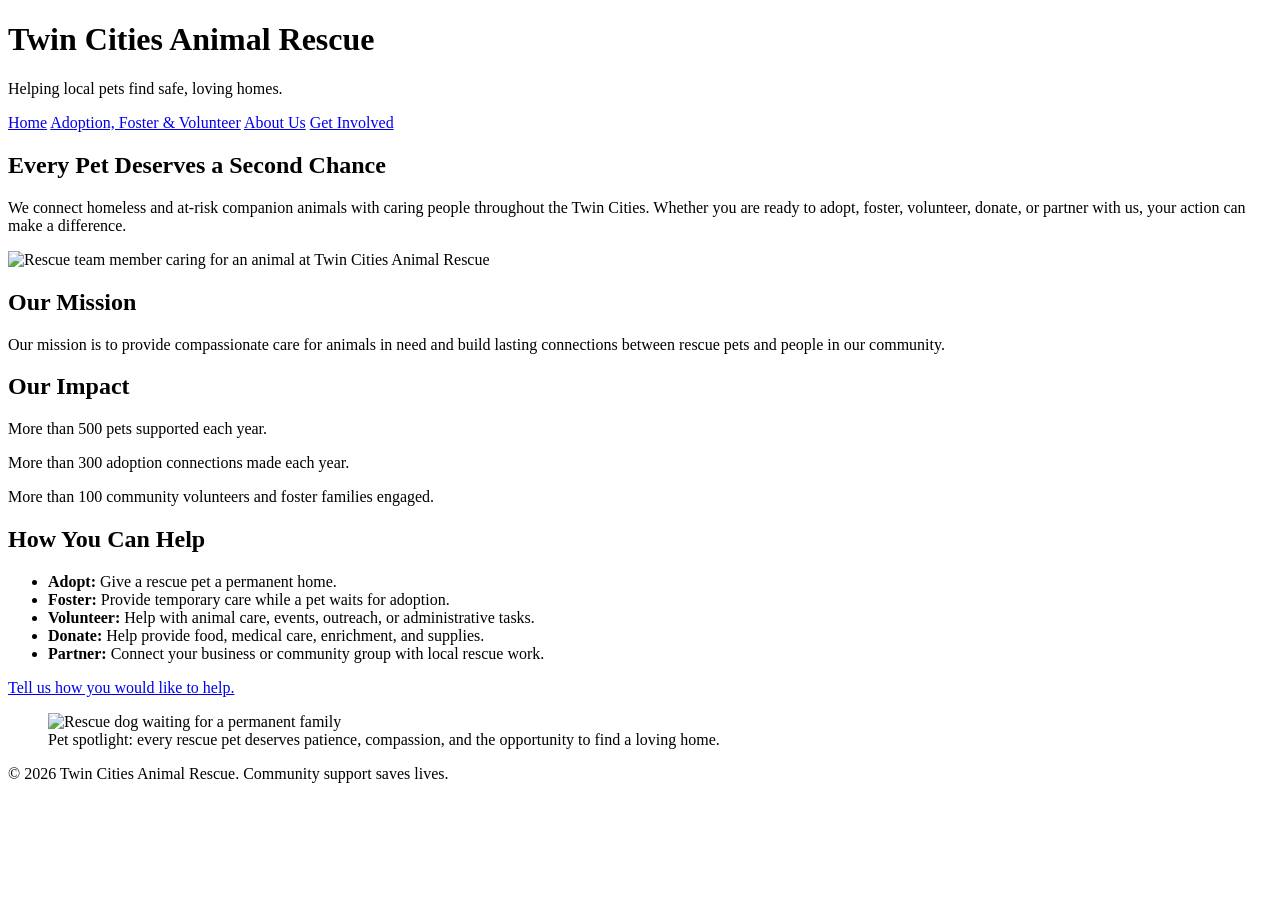
==== index.html @ 42dd0f14 "Create index.html" ====
<!DOCTYPE html>
<html lang="en">
<head>
  <meta charset="UTF-8">
  <meta name="viewport" content="width=device-width, initial-scale=1.0">
  <title>Twin Cities Animal Rescue | Home</title>
</head>
<body>
  <header>
    <h1>Twin Cities Animal Rescue</h1>
    <p>Helping local pets find safe, loving homes.</p>
    <nav aria-label="Main navigation">
      <a href="index.html">Home</a>
      <a href="services.html">Adoption, Foster &amp; Volunteer</a>
      <a href="about.html">About Us</a>
      <a href="contact.html">Get Involved</a>
    </nav>
  </header>

  <main>
    <section>
      <h2>Every Pet Deserves a Second Chance</h2>
      <p>We connect homeless and at-risk companion animals with caring people throughout the Twin Cities. Whether you are ready to adopt, foster, volunteer, donate, or partner with us, your action can make a difference.</p>
      <picture>
        <source media="(min-width: 800px)" srcset="rescue-feature-large.jpg">
        <source media="(max-width: 799px)" srcset="rescue-feature-small.jpg">
        <img src="rescue-feature-small.jpg" alt="Rescue team member caring for an animal at Twin Cities Animal Rescue">
      </picture>
    </section>

    <section>
      <h2>Our Mission</h2>
      <p>Our mission is to provide compassionate care for animals in need and build lasting connections between rescue pets and people in our community.</p>
    </section>

    <section>
      <h2>Our Impact</h2>
      <p>More than 500 pets supported each year.</p>
      <p>More than 300 adoption connections made each year.</p>
      <p>More than 100 community volunteers and foster families engaged.</p>
    </section>

    <section>
      <h2>How You Can Help</h2>
      <ul>
        <li><strong>Adopt:</strong> Give a rescue pet a permanent home.</li>
        <li><strong>Foster:</strong> Provide temporary care while a pet waits for adoption.</li>
        <li><strong>Volunteer:</strong> Help with animal care, events, outreach, or administrative tasks.</li>
        <li><strong>Donate:</strong> Help provide food, medical care, enrichment, and supplies.</li>
        <li><strong>Partner:</strong> Connect your business or community group with local rescue work.</li>
      </ul>
      <p><a href="contact.html">Tell us how you would like to help.</a></p>
    </section>

    <figure>
      <img src="rescue-pet-spotlight.jpg" alt="Rescue dog waiting for a permanent family">
      <figcaption>Pet spotlight: every rescue pet deserves patience, compassion, and the opportunity to find a loving home.</figcaption>
    </figure>
  </main>

  <footer>
    <p>&copy; 2026 Twin Cities Animal Rescue. Community support saves lives.</p>
  </footer>
</body>
</html>
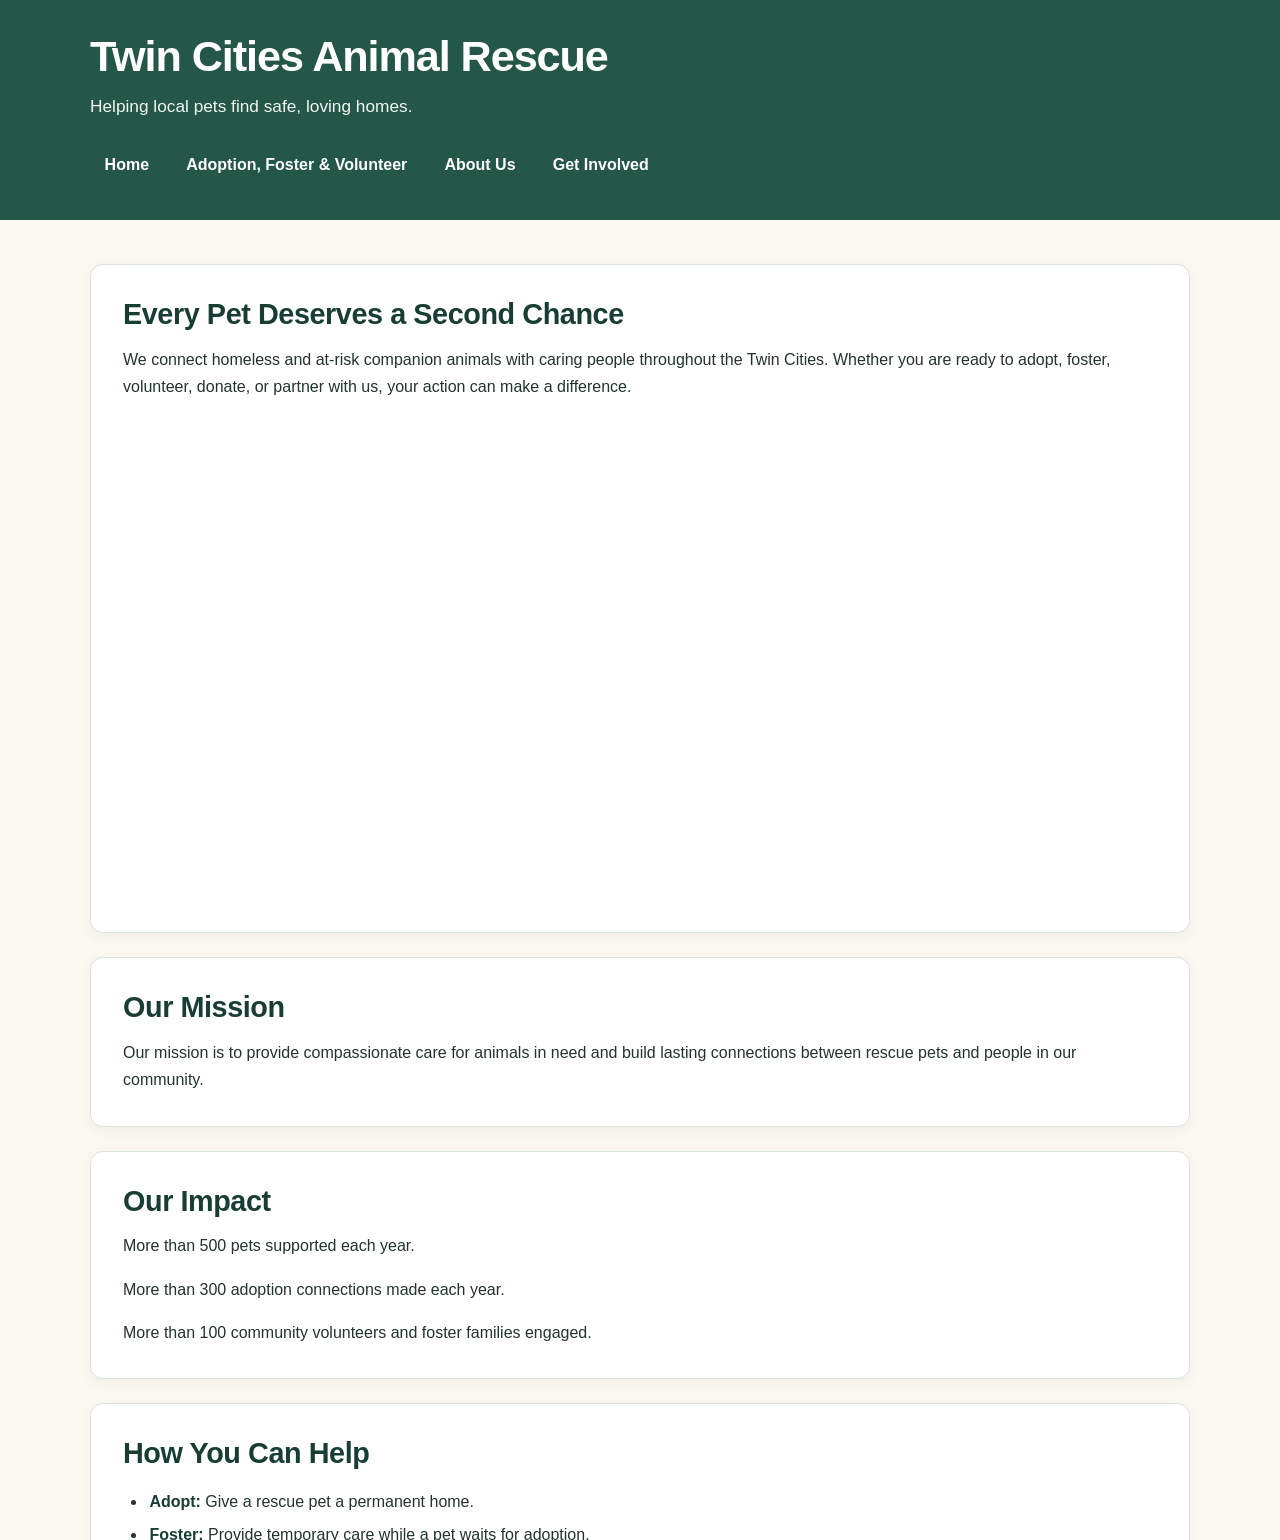
==== commit ae495efc: "Update index.html with styles.css" ====
--- a/index.html
+++ b/index.html
@@ -4,6 +4,7 @@
   <meta charset="UTF-8">
   <meta name="viewport" content="width=device-width, initial-scale=1.0">
   <title>Twin Cities Animal Rescue | Home</title>
+  <link rel="stylesheet" href="styles.css">
 </head>
 <body>
   <header>
--- a/styles.css
+++ b/styles.css
@@ -0,0 +1,120 @@
+/* Twin Cities Animal Rescue - shared external stylesheet
+   Save as styles.css beside the four HTML pages and media assets. */
+:root {
+  --forest: #245747;
+  --forest-dark: #183d33;
+  --cream: #fbf8f1;
+  --coral: #d9785c;
+  --ink: #24332e;
+  --muted: #52635c;
+  --white: #ffffff;
+  --border: #d9e2db;
+  --focus: #f0b44d;
+}
+* { box-sizing: border-box; }
+html { color-scheme: light; scroll-behavior: smooth; }
+body {
+  margin: 0; background: var(--cream); color: var(--ink);
+  font-family: "Segoe UI", Arial, sans-serif; font-size: 1rem; line-height: 1.7;
+}
+header {
+  background: var(--forest); color: var(--white);
+  padding: 2rem max(1.25rem, calc((100% - 1100px) / 2));
+}
+header h1 {
+  margin: 0; font-size: clamp(1.8rem, 4vw, 2.7rem);
+  line-height: 1.15; letter-spacing: -0.025em;
+}
+header > p { margin: 0.65rem 0 1.25rem; color: #f1f6f2; font-size: 1.08rem; }
+nav { display: flex; flex-wrap: wrap; gap: 0.5rem; margin-top: 1.25rem; }
+nav a {
+  display: inline-block; padding: 0.55rem 0.85rem; border: 1px solid transparent;
+  border-radius: 0.4rem; color: var(--white); font-weight: 650; text-decoration: none;
+  transition: background-color 160ms ease, border-color 160ms ease;
+}
+nav a:hover, nav a:focus-visible {
+  background: var(--forest-dark); border-color: #b9d5c6;
+  text-decoration: underline; text-underline-offset: 0.2em;
+}
+main { width: min(100% - 2rem, 1100px); margin: 2rem auto 3rem; }
+section, figure {
+  margin: 0 0 1.5rem; padding: clamp(1.25rem, 3vw, 2rem);
+  border: 1px solid var(--border); border-radius: 0.8rem; background: var(--white);
+  box-shadow: 0 4px 14px rgb(24 61 51 / 5%);
+}
+h2 {
+  margin: 0 0 0.8rem; color: var(--forest-dark);
+  font-size: clamp(1.35rem, 2.5vw, 1.8rem); line-height: 1.25; letter-spacing: -0.015em;
+}
+h3 { color: var(--forest-dark); line-height: 1.3; }
+p { margin: 0 0 1rem; }
+p:last-child { margin-bottom: 0; }
+ul, ol { padding-left: 1.5rem; }
+li { margin: 0.35rem 0; padding-left: 0.15rem; }
+strong { color: var(--forest-dark); }
+a { color: #185a45; text-underline-offset: 0.18em; }
+a:hover { color: #873d2c; }
+a:focus-visible, button:focus-visible, input:focus-visible, select:focus-visible,
+textarea:focus-visible, video:focus-visible { outline: 3px solid var(--focus); outline-offset: 3px; }
+picture, picture img { display: block; width: 100%; }
+picture img {
+  max-height: 480px; object-fit: cover; border-radius: 0.65rem;
+}
+main > section:first-child picture { margin-top: 1.25rem; }
+main img { display: block; max-width: 100%; height: auto; border-radius: 0.65rem; }
+section img { margin: 1rem auto 0; }
+figure { margin-left: 0; margin-right: 0; }
+figure img { width: 100%; max-height: 420px; object-fit: cover; }
+figcaption { padding-top: 0.85rem; color: var(--muted); font-size: 0.95rem; font-style: italic; }
+video {
+  display: block; width: 100%; max-width: 850px; height: auto; margin-top: 1rem;
+  border-radius: 0.65rem; background: #17231f;
+}
+form { margin-top: 1.25rem; }
+fieldset {
+  min-width: 0; margin: 0 0 1.25rem; padding: 1.25rem;
+  border: 1px solid var(--border); border-radius: 0.65rem; background: #fcfdfb;
+}
+legend { padding: 0 0.45rem; color: var(--forest-dark); font-size: 1.08rem; font-weight: 700; }
+form p { margin: 0 0 1.1rem; }
+form p:last-child { margin-bottom: 0; }
+label { display: block; margin-bottom: 0.35rem; color: var(--forest-dark); font-weight: 650; }
+input, select, textarea {
+  display: block; width: 100%; min-height: 2.8rem; padding: 0.7rem 0.8rem;
+  border: 1px solid #9eafa5; border-radius: 0.4rem; background: var(--white);
+  color: var(--ink); font: inherit;
+}
+textarea { min-height: 7rem; resize: vertical; }
+input::placeholder, textarea::placeholder { color: #68766f; }
+input:focus, select:focus, textarea:focus { border-color: var(--forest); }
+button, input[type="submit"] {
+  display: inline-block; min-height: 2.9rem; padding: 0.75rem 1.2rem;
+  border: 2px solid var(--coral); border-radius: 0.45rem; background: var(--coral);
+  color: #241b17; font: inherit; font-weight: 750; cursor: pointer;
+  transition: background-color 160ms ease, transform 160ms ease;
+}
+button:hover, input[type="submit"]:hover { background: #e99379; transform: translateY(-1px); }
+footer {
+  padding: 1.5rem max(1.25rem, calc((100% - 1100px) / 2));
+  background: var(--forest-dark); color: var(--white); text-align: center;
+}
+footer p { margin: 0; font-size: 0.95rem; }
+@media (min-width: 760px) {
+  main { margin-top: 2.75rem; }
+  figure { padding: 1.75rem; }
+}
+@media (max-width: 520px) {
+  header { padding-top: 1.5rem; padding-bottom: 1.5rem; }
+  nav { flex-direction: column; align-items: stretch; }
+  nav a { padding: 0.65rem 0.75rem; }
+  main { width: min(100% - 1rem, 1100px); margin-top: 1rem; }
+  section, figure { padding: 1rem; border-radius: 0.6rem; }
+  fieldset { padding: 0.9rem; }
+}
+@media (prefers-reduced-motion: reduce) {
+  html { scroll-behavior: auto; }
+  *, *::before, *::after {
+    transition-duration: 0.01ms !important; animation-duration: 0.01ms !important;
+    animation-iteration-count: 1 !important;
+  }
+}
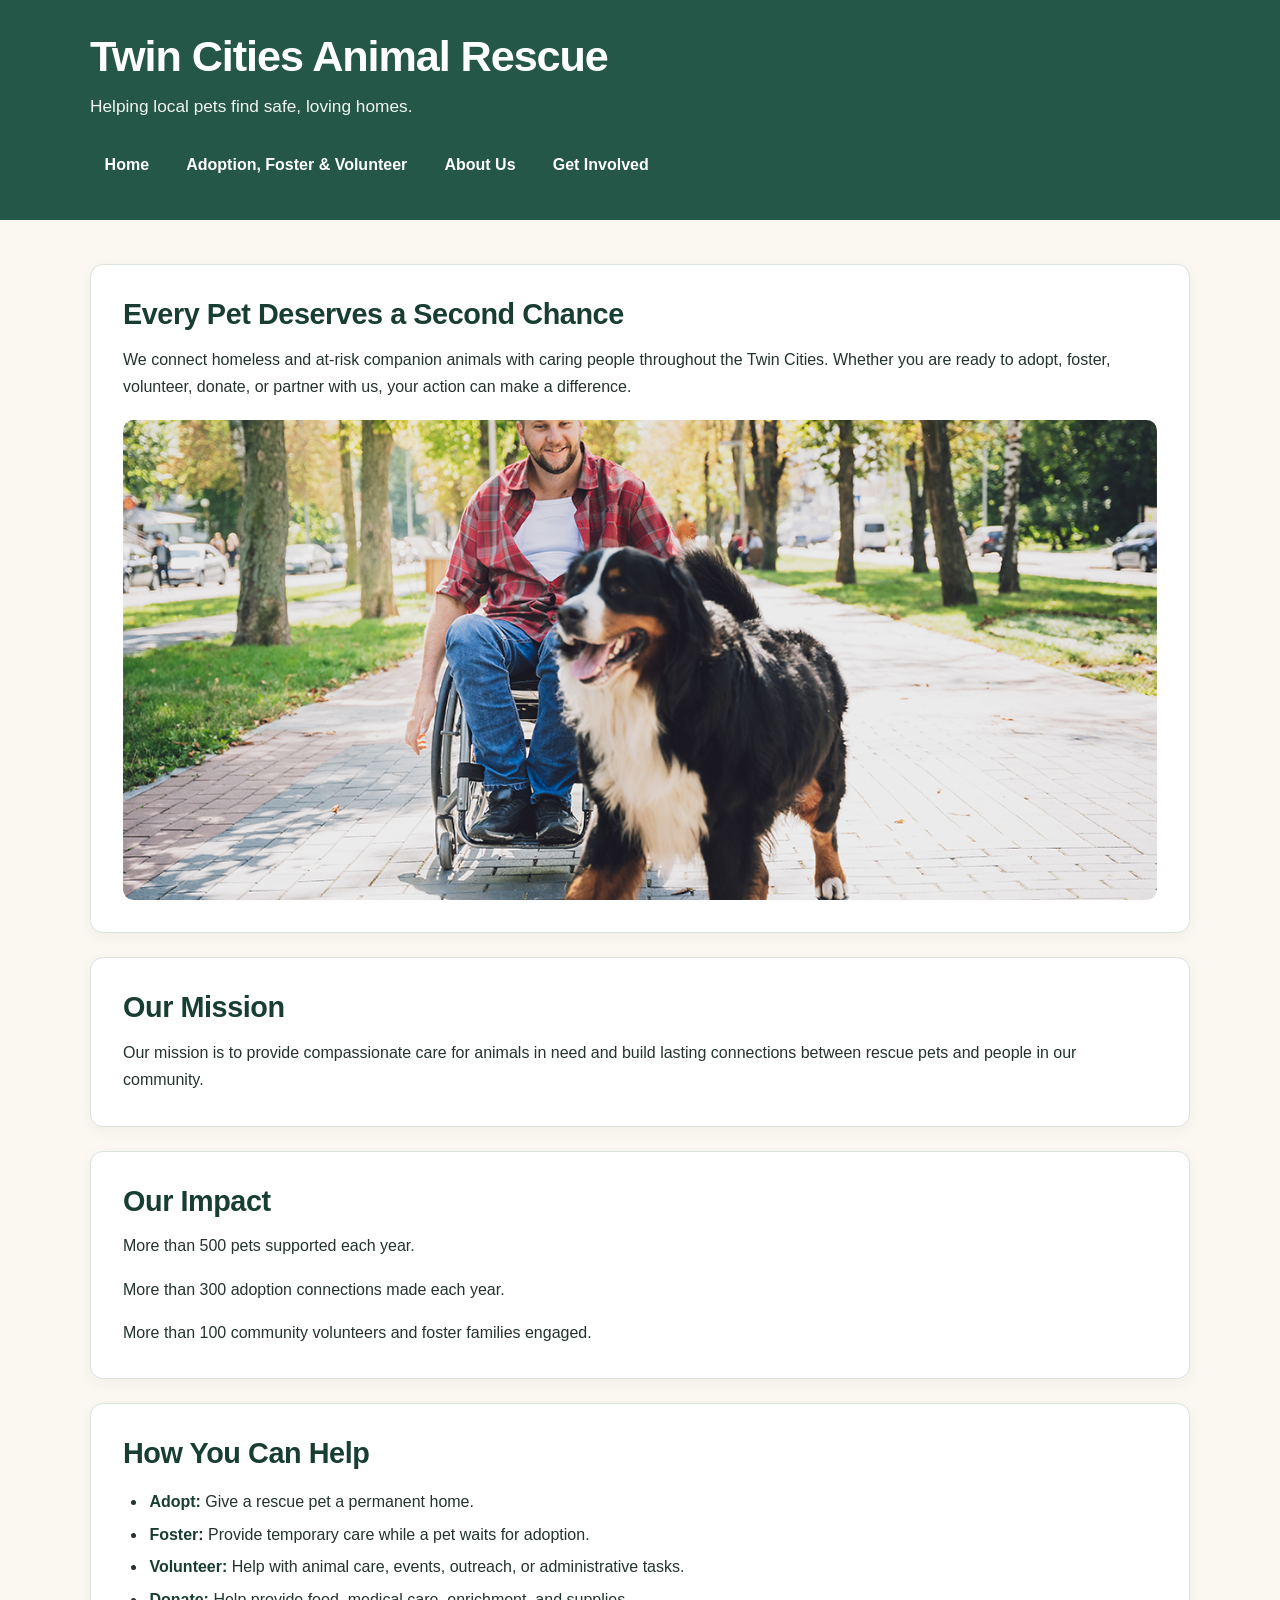
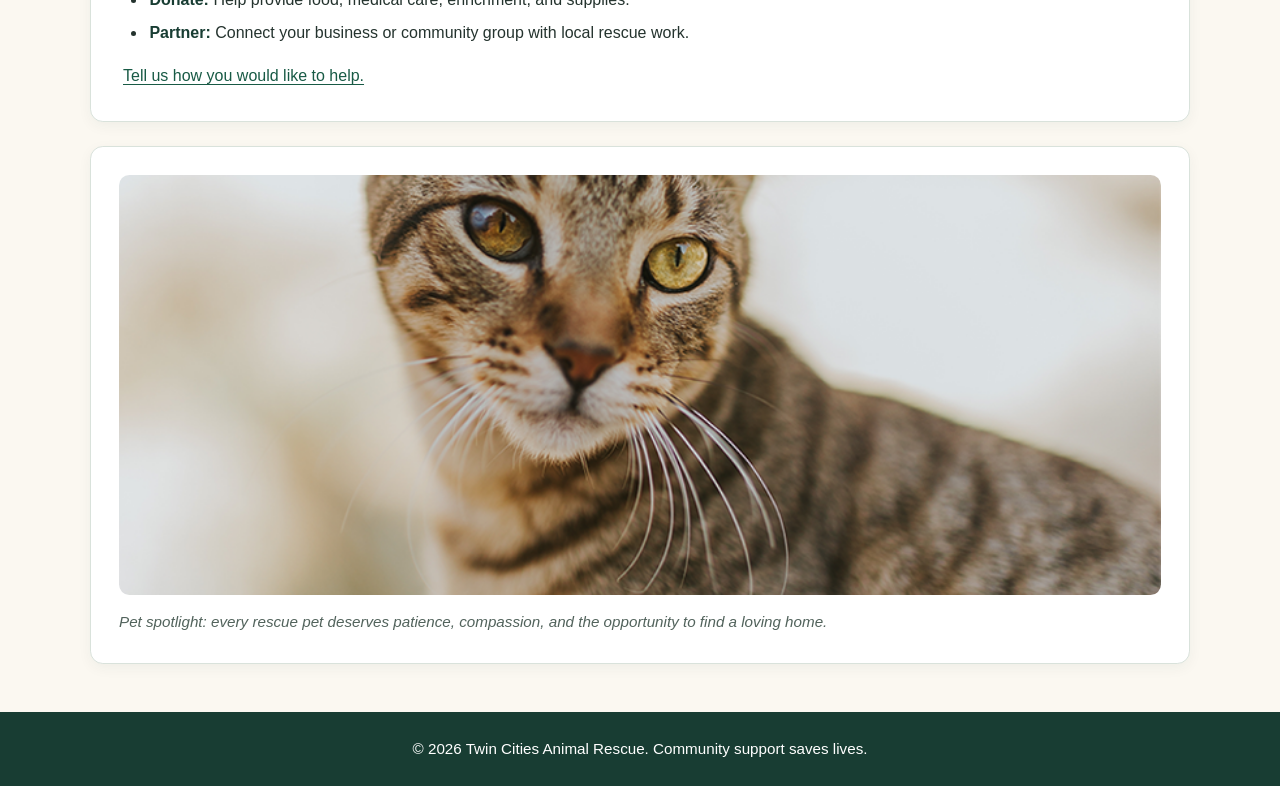
==== commit b7680b59: "Changed .jpg in index.html to .png" ====
--- a/index.html
+++ b/index.html
@@ -23,9 +23,9 @@
       <h2>Every Pet Deserves a Second Chance</h2>
       <p>We connect homeless and at-risk companion animals with caring people throughout the Twin Cities. Whether you are ready to adopt, foster, volunteer, donate, or partner with us, your action can make a difference.</p>
       <picture>
-        <source media="(min-width: 800px)" srcset="rescue-feature-large.jpg">
-        <source media="(max-width: 799px)" srcset="rescue-feature-small.jpg">
-        <img src="rescue-feature-small.jpg" alt="Rescue team member caring for an animal at Twin Cities Animal Rescue">
+        <source media="(min-width: 800px)" srcset="rescue-feature-large.png">
+        <source media="(max-width: 799px)" srcset="rescue-feature-small.png">
+        <img src="rescue-feature-small.png" alt="Rescue team member caring for an animal at Twin Cities Animal Rescue">
       </picture>
     </section>
 
@@ -54,7 +54,7 @@
     </section>
 
     <figure>
-      <img src="rescue-pet-spotlight.jpg" alt="Rescue dog waiting for a permanent family">
+      <img src="rescue-pet-spotlight.png" alt="Rescue dog waiting for a permanent family">
       <figcaption>Pet spotlight: every rescue pet deserves patience, compassion, and the opportunity to find a loving home.</figcaption>
     </figure>
   </main>
